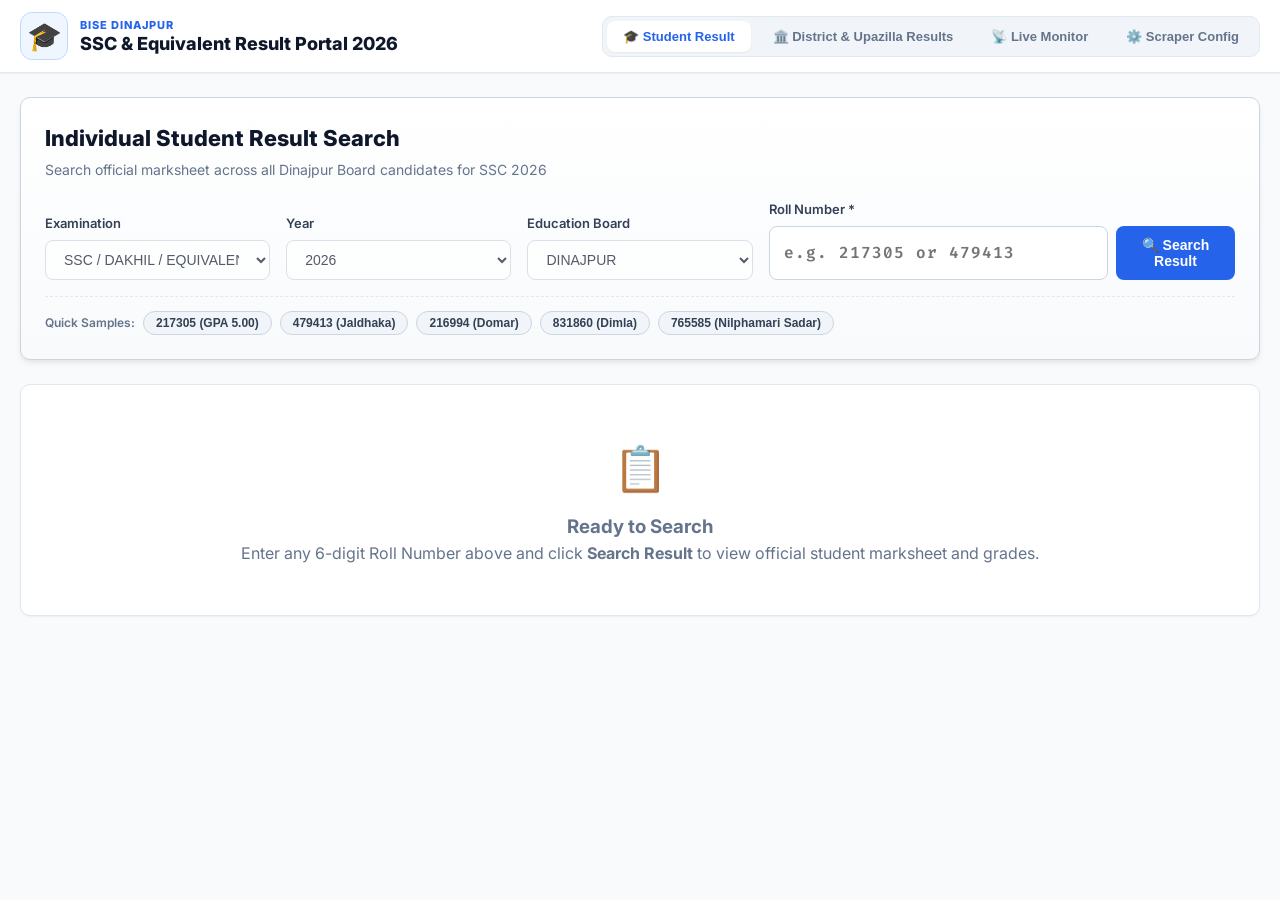
==== templates/index.html @ 35cbfa11 "Set Student Result search as default home screen and add District & Upazilla Explorer with Board Ana" ====
<!DOCTYPE html>
<html lang="en">
<head>
    <meta charset="UTF-8">
    <meta name="viewport" content="width=device-width, initial-scale=1.0">
    <title>Dinajpur Education Board — SSC Result Portal 2026</title>
    <link rel="stylesheet" href="/static/style.css">
    <link rel="preconnect" href="https://fonts.googleapis.com">
    <link rel="preconnect" href="https://fonts.gstatic.com" crossorigin>
    <link href="https://fonts.googleapis.com/css2?family=Fira+Code:wght@400;500;600&family=Inter:wght@400;500;600;700;800&display=swap" rel="stylesheet">
</head>
<body>
    <!-- Top Navigation -->
    <header class="navbar">
        <div class="container nav-content">
            <div class="brand">
                <div class="gov-seal">🎓</div>
                <div>
                    <div class="board-title">BISE DINAJPUR</div>
                    <h1 class="main-title">SSC & Equivalent Result Portal 2026</h1>
                </div>
            </div>
            
            <!-- Main Navigation Tabs -->
            <nav class="nav-tabs">
                <button class="nav-tab-btn active" data-tab="tab-student">
                    🎓 Student Result
                </button>
                <button class="nav-tab-btn" data-tab="tab-board">
                    🏛️ District & Upazilla Results
                </button>
                <button class="nav-tab-btn" data-tab="tab-monitor">
                    📡 Live Monitor
                </button>
                <button class="nav-tab-btn" data-tab="tab-scraper">
                    ⚙️ Scraper Config
                </button>
            </nav>
        </div>
    </header>

    <main class="container main-container">
        
        <!-- =================================================================== -->
        <!-- TAB 1: 🎓 STUDENT RESULT SEARCH (HOME SCREEN)                        -->
        <!-- =================================================================== -->
        <section id="tab-student" class="tab-view active">
            <!-- Search Hero Card -->
            <div class="card search-hero-card">
                <div class="hero-header">
                    <h2>Individual Student Result Search</h2>
                    <p>Search official marksheet across all Dinajpur Board candidates for SSC 2026</p>
                </div>

                <form id="student-search-form" class="search-form-grid" onsubmit="return false;">
                    <div class="form-group">
                        <label>Examination</label>
                        <select class="form-select" disabled>
                            <option selected>SSC / DAKHIL / EQUIVALENT</option>
                        </select>
                    </div>
                    <div class="form-group">
                        <label>Year</label>
                        <select class="form-select" disabled>
                            <option selected>2026</option>
                        </select>
                    </div>
                    <div class="form-group">
                        <label>Education Board</label>
                        <select class="form-select" disabled>
                            <option selected>DINAJPUR</option>
                        </select>
                    </div>
                    <div class="form-group flex-2">
                        <label for="student-roll-input">Roll Number <span class="required">*</span></label>
                        <div class="input-with-button">
                            <input type="text" id="student-roll-input" placeholder="e.g. 217305 or 479413" maxlength="10" autocomplete="off" required>
                            <button type="submit" id="btn-search-student" class="btn btn-primary">
                                <span class="btn-spinner hidden" id="student-spinner"></span>
                                🔍 Search Result
                            </button>
                        </div>
                    </div>
                </form>

                <!-- Quick Roll Samples -->
                <div class="sample-chips">
                    <span class="chips-label">Quick Samples:</span>
                    <button class="chip-btn" data-roll="217305">217305 (GPA 5.00)</button>
                    <button class="chip-btn" data-roll="479413">479413 (Jaldhaka)</button>
                    <button class="chip-btn" data-roll="216994">216994 (Domar)</button>
                    <button class="chip-btn" data-roll="831860">831860 (Dimla)</button>
                    <button class="chip-btn" data-roll="765585">765585 (Nilphamari Sadar)</button>
                </div>
            </div>

            <!-- Student Result Container -->
            <div id="student-result-container" class="mt-4">
                <!-- Placeholder / Initial State -->
                <div id="student-placeholder" class="card placeholder-card">
                    <div class="placeholder-icon">📋</div>
                    <h3>Ready to Search</h3>
                    <p>Enter any 6-digit Roll Number above and click <strong>Search Result</strong> to view official student marksheet and grades.</p>
                </div>

                <!-- Marksheet Result Card (Rendered dynamically) -->
                <div id="student-marksheet-card" class="marksheet-card hidden">
                    <div class="marksheet-header">
                        <div class="board-emblem">🏛️</div>
                        <div class="board-heading">
                            <h2>BOARD OF INTERMEDIATE AND SECONDARY EDUCATION, DINAJPUR</h2>
                            <h3>SECONDARY SCHOOL CERTIFICATE EXAMINATION, 2026</h3>
                            <div class="subheading">Official Academic Transcript & Marksheet</div>
                        </div>
                        <div class="marksheet-actions no-print">
                            <button class="btn btn-sm btn-outline" id="btn-print-marksheet">🖨️ Print Marksheet</button>
                        </div>
                    </div>

                    <!-- Meta Information Table -->
                    <div class="meta-table-wrapper">
                        <table class="marksheet-meta-table">
                            <tbody>
                                <tr>
                                    <td class="meta-label">Roll No</td>
                                    <td class="meta-value bold" id="ms-roll">--</td>
                                    <td class="meta-label">Group</td>
                                    <td class="meta-value" id="ms-group">--</td>
                                </tr>
                                <tr>
                                    <td class="meta-label">Student Name</td>
                                    <td class="meta-value bold primary" id="ms-name">--</td>
                                    <td class="meta-label">Type</td>
                                    <td class="meta-value">REGULAR</td>
                                </tr>
                                <tr>
                                    <td class="meta-label">Father's Name</td>
                                    <td class="meta-value" id="ms-father">--</td>
                                    <td class="meta-label">Board</td>
                                    <td class="meta-value">DINAJPUR</td>
                                </tr>
                                <tr>
                                    <td class="meta-label">Mother's Name</td>
                                    <td class="meta-value" id="ms-mother">--</td>
                                    <td class="meta-label">Session</td>
                                    <td class="meta-value">2024-2025</td>
                                </tr>
                                <tr>
                                    <td class="meta-label">Institute</td>
                                    <td class="meta-value" colspan="3" id="ms-institute">--</td>
                                </tr>
                                <tr class="result-highlight-row">
                                    <td class="meta-label">RESULT</td>
                                    <td class="meta-value" id="ms-result-badge">--</td>
                                    <td class="meta-label">Total Marks</td>
                                    <td class="meta-value bold" id="ms-total-marks">--</td>
                                </tr>
                            </tbody>
                        </table>
                    </div>

                    <!-- Subject Grades Table -->
                    <div class="grades-table-wrapper mt-3">
                        <h4 class="grades-heading">Subject-Wise Grade Details:</h4>
                        <table class="grades-table">
                            <thead>
                                <tr>
                                    <th style="width: 100px;">Subject Code</th>
                                    <th>Subject Name</th>
                                    <th style="width: 120px; text-align: center;">Letter Grade</th>
                                </tr>
                            </thead>
                            <tbody id="ms-grades-tbody">
                                <!-- Grade rows inserted here -->
                            </tbody>
                        </table>
                    </div>

                    <div class="marksheet-footer">
                        <span id="ms-source-info">⚡ Retrieved via High-Speed Dinajpur Engine</span>
                        <span>Official Examination Records</span>
                    </div>
                </div>

                <!-- Error Alert Box -->
                <div id="student-error-box" class="card error-card hidden">
                    <span class="error-icon">⚠️</span>
                    <div>
                        <strong id="student-error-title">Result Not Found</strong>
                        <p id="student-error-msg">Could not find any student records for the specified roll number.</p>
                    </div>
                </div>
            </div>
        </section>


        <!-- =================================================================== -->
        <!-- TAB 2: 🏛️ DISTRICT & UPAZILLA BOARD RESULT EXPLORER                 -->
        <!-- =================================================================== -->
        <section id="tab-board" class="tab-view hidden">
            <!-- Board-wide KPI Header -->
            <div class="stats-grid board-stats-grid">
                <div class="stat-card stat-primary">
                    <div class="stat-label">TOTAL STUDENTS SCRAPED</div>
                    <div class="stat-value" id="board-total-students">--</div>
                    <div class="stat-sub">Across All Districts</div>
                </div>
                <div class="stat-card stat-success">
                    <div class="stat-label">OVERALL PASS RATE</div>
                    <div class="stat-value" id="board-pass-rate">--%</div>
                    <div class="stat-sub" id="board-passed-sub">-- Passed</div>
                </div>
                <div class="stat-card stat-danger">
                    <div class="stat-label">FAILED CANDIDATES</div>
                    <div class="stat-value" id="board-failed-count">--</div>
                    <div class="stat-sub" id="board-failed-sub">-- Failed</div>
                </div>
                <div class="stat-card stat-warning">
                    <div class="stat-label">GPA 5.00 ACHIEVERS</div>
                    <div class="stat-value" id="board-gpa5-count">--</div>
                    <div class="stat-sub">Top Honors Candidates</div>
                </div>
            </div>

            <!-- Upazilla Selection & Controls Card -->
            <div class="card mt-3">
                <div class="explorer-controls-grid">
                    <div class="form-group">
                        <label for="select-district">District</label>
                        <select id="select-district" class="form-select">
                            <option value="">Loading districts...</option>
                        </select>
                    </div>
                    <div class="form-group">
                        <label for="select-upazilla">Upazilla</label>
                        <select id="select-upazilla" class="form-select" disabled>
                            <option value="">Select a district first</option>
                        </select>
                    </div>
                    <div class="form-group flex-2">
                        <label for="table-search-input">Filter Current Table</label>
                        <input type="text" id="table-search-input" placeholder="🔍 Search by Roll, Name, or School in this Upazilla...">
                    </div>
                    <div class="form-group">
                        <label for="filter-status-select">Result Status</label>
                        <select id="filter-status-select" class="form-select">
                            <option value="ALL">All Results</option>
                            <option value="PASSED">Passed (GPA)</option>
                            <option value="FAILED">Failed</option>
                            <option value="GPA5">GPA 5.00 Only</option>
                        </select>
                    </div>
                </div>

                <!-- Upazilla Metrics Summary Bar -->
                <div id="upazilla-summary-bar" class="upazilla-summary-bar mt-3 hidden">
                    <div class="summary-badge">
                        📍 <strong id="sum-upazilla-name">--</strong>, <span id="sum-district-name">--</span>
                    </div>
                    <div class="summary-badge">
                        👥 Students: <strong id="sum-total-count">0</strong>
                    </div>
                    <div class="summary-badge text-success">
                        ✅ Passed: <strong id="sum-passed-count">0</strong> (<span id="sum-pass-rate">0%</span>)
                    </div>
                    <div class="summary-badge text-danger">
                        ❌ Failed: <strong id="sum-failed-count">0</strong>
                    </div>
                    <div class="summary-badge text-warning">
                        🌟 GPA 5.00: <strong id="sum-gpa5-count">0</strong>
                    </div>
                    <div class="summary-badge">
                        🏫 Schools: <strong id="sum-schools-count">0</strong>
                    </div>
                    <div class="export-actions">
                        <button class="btn btn-sm btn-secondary" id="btn-download-upazilla-csv">📊 Export CSV</button>
                        <button class="btn btn-sm btn-outline" id="btn-download-upazilla-json">📥 JSON</button>
                    </div>
                </div>
            </div>

            <!-- Upazilla Students Data Table -->
            <div class="card mt-3">
                <div class="table-header-flex">
                    <h3>Student Roster (<span id="table-record-count">0</span> records)</h3>
                    <div class="table-pagination-controls">
                        <button class="btn btn-sm btn-outline" id="btn-prev-page" disabled>◀ Prev</button>
                        <span id="pagination-info" style="font-size: 13px; font-weight: 600;">Page 1 of 1</span>
                        <button class="btn btn-sm btn-outline" id="btn-next-page" disabled>Next ▶</button>
                    </div>
                </div>

                <div class="table-wrapper mt-2">
                    <table class="roster-table">
                        <thead>
                            <tr>
                                <th style="width: 50px;">#</th>
                                <th style="width: 90px;">Roll No</th>
                                <th>Student Name</th>
                                <th>Father's Name</th>
                                <th>Institute</th>
                                <th style="width: 100px;">Group</th>
                                <th style="width: 120px;">Result</th>
                                <th style="width: 80px;">Marks</th>
                                <th style="width: 90px; text-align: center;">Action</th>
                            </tr>
                        </thead>
                        <tbody id="upazilla-roster-tbody">
                            <tr>
                                <td colspan="9" class="text-center text-muted" style="padding: 40px;">
                                    Select a District and Upazilla above to load student records.
                                </td>
                            </tr>
                        </tbody>
                    </table>
                </div>
            </div>
        </section>


        <!-- =================================================================== -->
        <!-- TAB 3: 📡 LIVE SCRAMPER MONITOR                                     -->
        <!-- =================================================================== -->
        <section id="tab-monitor" class="tab-view hidden">
            <!-- Monitor Stats Grid -->
            <div class="stats-grid">
                <div class="stat-card">
                    <div class="stat-label">LIVE BATCH PROGRESS</div>
                    <div class="stat-value" id="mon-stat-count">0 / 0</div>
                    <div class="stat-sub" id="mon-stat-percent">0% Completed</div>
                </div>
                <div class="stat-card stat-success">
                    <div class="stat-label">SUCCESSFUL HARVEST</div>
                    <div class="stat-value" id="mon-stat-success">0</div>
                    <div class="stat-sub">100% Delivery Rate</div>
                </div>
                <div class="stat-card stat-info">
                    <div class="stat-label">LATEST SCRAPED ROLL</div>
                    <div class="stat-value" id="mon-stat-latest-roll">--</div>
                    <div class="stat-sub" id="mon-stat-latest-name">Waiting for stream...</div>
                </div>
                <div class="stat-card stat-warning">
                    <div class="stat-label">ACTIVE PROXY POOL</div>
                    <div class="stat-value">50+ Nodes</div>
                    <div class="stat-sub" id="mon-sync-time">Live Sync Active</div>
                </div>
            </div>

            <!-- Progress Bar Section -->
            <div class="card mt-3">
                <div class="progress-header">
                    <span class="progress-title">⚡ Real-Time Scraping Progress</span>
                    <span class="progress-stats" id="mon-progress-percent-label">0%</span>
                </div>
                <div class="progress-track mt-1">
                    <div class="progress-glow" id="mon-progress-bar-fill" style="width: 0%;"></div>
                </div>
                <div class="progress-footer mt-1">
                    <span id="mon-status-msg">🚀 Engine running with auto-recovery and 50+ rotating proxies...</span>
                    <span id="mon-remaining-text">-- remaining</span>
                </div>
            </div>

            <!-- Live Stream Table -->
            <div class="card mt-3">
                <div class="table-header-flex">
                    <h3>🔴 Live Record Stream (<span id="mon-stream-count">0</span>)</h3>
                    <button id="btn-toggle-monitor-stream" class="btn btn-sm btn-primary">🔴 Live Syncing</button>
                </div>
                <div class="table-wrapper mt-2">
                    <table class="roster-table">
                        <thead>
                            <tr>
                                <th style="width: 50px;">#</th>
                                <th style="width: 90px;">Roll</th>
                                <th>Student Name</th>
                                <th>Father's Name</th>
                                <th>Institute</th>
                                <th style="width: 120px;">Result</th>
                                <th style="width: 80px;">Marks</th>
                            </tr>
                        </thead>
                        <tbody id="mon-stream-tbody">
                            <tr>
                                <td colspan="7" class="text-center text-muted" style="padding: 30px;">
                                    Listening for live student records...
                                </td>
                            </tr>
                        </tbody>
                    </table>
                </div>
            </div>
        </section>


        <!-- =================================================================== -->
        <!-- TAB 4: ⚙️ SCRAPER CONFIG & CUSTOM FORM SCRAPING                     -->
        <!-- =================================================================== -->
        <section id="tab-scraper" class="tab-view hidden">
            <div class="main-layout">
                <!-- Configuration Column -->
                <div class="card config-card">
                    <div class="mode-switcher">
                        <button type="button" class="mode-btn active" id="mode-single">🎯 Single Record</button>
                        <button type="button" class="mode-btn" id="mode-batch">🚀 Batch / Multi-Record List</button>
                    </div>

                    <div class="form-group mt-3">
                        <label for="target-url">Target URL <span class="required">*</span></label>
                        <input type="url" id="target-url" value="https://results.dinajpurboard.gov.bd" required>
                    </div>

                    <div id="single-mode-section">
                        <div class="form-group">
                            <div class="section-header">
                                <label>Form Input Fields</label>
                                <button type="button" class="btn-link" id="btn-add-field">+ Add Field</button>
                            </div>
                            <div class="inputs-container" id="inputs-container"></div>
                        </div>
                    </div>

                    <div id="batch-mode-section" class="hidden">
                        <div class="form-group">
                            <label for="batch-text-list">Record List (Rolls or JSON):</label>
                            <textarea id="batch-text-list" rows="5" placeholder="Paste roll numbers or JSON array..."></textarea>
                        </div>
                    </div>

                    <button type="button" class="btn btn-primary btn-block mt-3" id="btn-proceed">
                        <span class="btn-spinner hidden" id="spinner"></span>
                        <span id="btn-proceed-text">🚀 Execute Form Scrape</span>
                    </button>
                </div>

                <!-- Results Column -->
                <div class="card results-card">
                    <div class="results-header">
                        <h3 id="results-title">📊 JSON Output</h3>
                        <button class="btn btn-sm btn-secondary" id="btn-copy-json" disabled>📋 Copy JSON</button>
                    </div>
                    <div class="code-container mt-2">
                        <pre><code id="json-output">// Scraped JSON output will appear here...</code></pre>
                    </div>
                </div>
            </div>
        </section>

    </main>

    <!-- Student Marksheet Modal Popup -->
    <div id="marksheet-modal" class="modal-overlay hidden">
        <div class="modal-card">
            <button class="modal-close-btn" id="btn-close-modal">&times;</button>
            <div id="modal-marksheet-content">
                <!-- Marksheet clone inserted here -->
            </div>
        </div>
    </div>

    <script src="/static/app.js"></script>
</body>
</html>
---- static/style.css ----
:root {
    --primary: #2563eb;
    --primary-hover: #1d4ed8;
    --primary-light: #eff6ff;
    --success: #16a34a;
    --success-bg: #dcfce7;
    --danger: #dc2626;
    --danger-bg: #fee2e2;
    --warning: #d97706;
    --warning-bg: #fef3c7;
    --neutral: #475569;
    --neutral-bg: #f1f5f9;
    --bg-body: #f8fafc;
    --card-bg: #ffffff;
    --border: #e2e8f0;
    --text-main: #0f172a;
    --text-muted: #64748b;
    --radius: 10px;
    --shadow-sm: 0 1px 2px 0 rgba(0, 0, 0, 0.05);
    --shadow: 0 4px 6px -1px rgba(0, 0, 0, 0.07), 0 2px 4px -1px rgba(0, 0, 0, 0.04);
    --shadow-lg: 0 10px 25px -5px rgba(0, 0, 0, 0.1), 0 8px 10px -6px rgba(0, 0, 0, 0.05);
}

* {
    box-sizing: border-box;
    margin: 0;
    padding: 0;
}

body {
    font-family: 'Inter', -apple-system, BlinkMacSystemFont, 'Segoe UI', Roboto, sans-serif;
    background-color: var(--bg-body);
    color: var(--text-main);
    line-height: 1.5;
    min-height: 100vh;
}

.container {
    max-width: 1360px;
    margin: 0 auto;
    padding: 0 20px;
}

/* Navbar */
.navbar {
    background-color: #ffffff;
    border-bottom: 1px solid var(--border);
    padding: 12px 0;
    box-shadow: var(--shadow-sm);
    position: sticky;
    top: 0;
    z-index: 100;
}

.nav-content {
    display: flex;
    justify-content: space-between;
    align-items: center;
    gap: 20px;
    flex-wrap: wrap;
}

.brand {
    display: flex;
    align-items: center;
    gap: 12px;
}

.gov-seal {
    font-size: 28px;
    background: #eff6ff;
    width: 48px;
    height: 48px;
    display: flex;
    align-items: center;
    justify-content: center;
    border-radius: 12px;
    border: 1px solid #bfdbfe;
}

.board-title {
    font-size: 11px;
    font-weight: 800;
    color: var(--primary);
    letter-spacing: 1px;
    text-transform: uppercase;
}

.main-title {
    font-size: 18px;
    font-weight: 800;
    color: var(--text-main);
    line-height: 1.2;
}

/* Nav Tabs */
.nav-tabs {
    display: flex;
    gap: 6px;
    background: #f1f5f9;
    padding: 4px;
    border-radius: var(--radius);
    border: 1px solid #e2e8f0;
}

.nav-tab-btn {
    background: transparent;
    border: none;
    padding: 8px 16px;
    border-radius: 8px;
    font-size: 13px;
    font-weight: 600;
    color: var(--text-muted);
    cursor: pointer;
    transition: all 0.2s ease;
    display: flex;
    align-items: center;
    gap: 6px;
}

.nav-tab-btn:hover {
    color: var(--text-main);
}

.nav-tab-btn.active {
    background: #ffffff;
    color: var(--primary);
    box-shadow: var(--shadow-sm);
    font-weight: 700;
}

.main-container {
    padding-top: 24px;
    padding-bottom: 60px;
}

.tab-view {
    display: none;
}

.tab-view.active {
    display: block;
    animation: fadeIn 0.25s ease-out;
}

@keyframes fadeIn {
    from { opacity: 0; transform: translateY(6px); }
    to { opacity: 1; transform: translateY(0); }
}

/* Cards */
.card {
    background: #ffffff;
    border: 1px solid var(--border);
    border-radius: var(--radius);
    padding: 24px;
    box-shadow: var(--shadow-sm);
}

/* Search Hero */
.search-hero-card {
    background: linear-gradient(180deg, #ffffff 0%, #f8fafc 100%);
    border: 1px solid #cbd5e1;
    box-shadow: var(--shadow);
}

.hero-header {
    margin-bottom: 20px;
}

.hero-header h2 {
    font-size: 22px;
    font-weight: 800;
    color: #0f172a;
}

.hero-header p {
    font-size: 14px;
    color: var(--text-muted);
    margin-top: 4px;
}

.search-form-grid {
    display: grid;
    grid-template-columns: repeat(auto-fit, minmax(180px, 1fr));
    gap: 16px;
    align-items: flex-end;
}

.form-group {
    display: flex;
    flex-direction: column;
    gap: 6px;
}

.form-group.flex-2 {
    grid-column: span 2;
}

@media (max-width: 768px) {
    .form-group.flex-2 {
        grid-column: span 1;
    }
}

.form-group label {
    font-size: 13px;
    font-weight: 600;
    color: #334155;
}

.form-select, input[type="text"], input[type="url"], input[type="number"], textarea {
    width: 100%;
    padding: 10px 14px;
    border: 1.5px solid #cbd5e1;
    border-radius: 8px;
    font-size: 14px;
    color: #0f172a;
    background: #ffffff;
    transition: border-color 0.15s ease, box-shadow 0.15s ease;
}

.form-select:focus, input:focus, textarea:focus {
    outline: none;
    border-color: var(--primary);
    box-shadow: 0 0 0 3px rgba(37, 99, 235, 0.12);
}

.input-with-button {
    display: flex;
    gap: 8px;
}

.input-with-button input {
    font-family: 'Fira Code', monospace;
    font-size: 16px;
    font-weight: 600;
    letter-spacing: 1px;
}

/* Sample Chips */
.sample-chips {
    display: flex;
    align-items: center;
    gap: 8px;
    margin-top: 16px;
    flex-wrap: wrap;
    padding-top: 14px;
    border-top: 1px dashed #e2e8f0;
}

.chips-label {
    font-size: 12px;
    font-weight: 600;
    color: var(--text-muted);
}

.chip-btn {
    background: #f1f5f9;
    border: 1px solid #cbd5e1;
    border-radius: 20px;
    padding: 4px 12px;
    font-size: 12px;
    font-weight: 600;
    color: #334155;
    cursor: pointer;
    transition: all 0.15s ease;
}

.chip-btn:hover {
    background: var(--primary-light);
    border-color: #93c5fd;
    color: var(--primary);
}

/* Buttons */
.btn {
    display: inline-flex;
    align-items: center;
    justify-content: center;
    gap: 6px;
    padding: 10px 18px;
    border-radius: 8px;
    font-size: 14px;
    font-weight: 600;
    cursor: pointer;
    transition: all 0.15s ease;
    border: 1px solid transparent;
    text-decoration: none;
}

.btn-primary {
    background-color: var(--primary);
    color: #ffffff;
}

.btn-primary:hover {
    background-color: var(--primary-hover);
}

.btn-secondary {
    background-color: #f1f5f9;
    color: #334155;
    border-color: #cbd5e1;
}

.btn-secondary:hover {
    background-color: #e2e8f0;
}

.btn-outline {
    background: transparent;
    border-color: #cbd5e1;
    color: #334155;
}

.btn-outline:hover {
    background: #f8fafc;
    border-color: #94a3b8;
}

.btn-sm {
    padding: 6px 12px;
    font-size: 12px;
}

.btn-block {
    width: 100%;
}

/* Marksheet Card */
.marksheet-card {
    background: #ffffff;
    border: 2px solid #0f172a;
    border-radius: var(--radius);
    padding: 30px;
    box-shadow: var(--shadow-lg);
    position: relative;
    max-width: 900px;
    margin: 0 auto;
}

.marksheet-header {
    display: flex;
    align-items: center;
    gap: 16px;
    border-bottom: 2px solid #0f172a;
    padding-bottom: 16px;
    margin-bottom: 20px;
}

.board-emblem {
    font-size: 36px;
}

.board-heading {
    flex: 1;
    text-align: center;
}

.board-heading h2 {
    font-size: 17px;
    font-weight: 800;
    color: #0f172a;
    letter-spacing: 0.5px;
}

.board-heading h3 {
    font-size: 14px;
    font-weight: 700;
    color: #334155;
    margin-top: 2px;
}

.board-heading .subheading {
    font-size: 12px;
    font-weight: 600;
    color: var(--primary);
    text-transform: uppercase;
    letter-spacing: 1px;
    margin-top: 4px;
}

/* Meta Table */
.marksheet-meta-table {
    width: 100%;
    border-collapse: collapse;
    font-size: 13px;
}

.marksheet-meta-table td {
    border: 1px solid #cbd5e1;
    padding: 8px 12px;
}

.meta-label {
    background: #f8fafc;
    font-weight: 600;
    color: #475569;
    width: 15%;
}

.meta-value {
    color: #0f172a;
    width: 35%;
}

.meta-value.bold {
    font-weight: 700;
}

.meta-value.primary {
    color: var(--primary);
}

.result-highlight-row {
    background: #f0fdf4;
}

.badge-passed {
    display: inline-block;
    background: #16a34a;
    color: #ffffff;
    font-weight: 800;
    padding: 4px 10px;
    border-radius: 6px;
    font-size: 13px;
}

.badge-failed {
    display: inline-block;
    background: #dc2626;
    color: #ffffff;
    font-weight: 800;
    padding: 4px 10px;
    border-radius: 6px;
    font-size: 13px;
}

/* Grades Table */
.grades-heading {
    font-size: 14px;
    font-weight: 700;
    color: #0f172a;
    margin-bottom: 8px;
}

.grades-table {
    width: 100%;
    border-collapse: collapse;
    font-size: 13px;
}

.grades-table th, .grades-table td {
    border: 1px solid #cbd5e1;
    padding: 8px 12px;
}

.grades-table th {
    background: #f1f5f9;
    font-weight: 700;
    color: #334155;
}

.grades-table tr:nth-child(even) {
    background: #f8fafc;
}

.grade-val {
    font-weight: 800;
    font-family: 'Fira Code', monospace;
    text-align: center;
    color: var(--primary);
}

.marksheet-footer {
    display: flex;
    justify-content: space-between;
    font-size: 11px;
    color: var(--text-muted);
    margin-top: 20px;
    padding-top: 12px;
    border-top: 1px dashed #cbd5e1;
}

/* Placeholder & Error */
.placeholder-card {
    text-align: center;
    padding: 50px 20px;
    color: var(--text-muted);
}

.placeholder-icon {
    font-size: 44px;
    margin-bottom: 12px;
}

.error-card {
    display: flex;
    align-items: center;
    gap: 16px;
    background: #fef2f2;
    border-color: #fecaca;
    color: #991b1b;
}

.error-icon {
    font-size: 32px;
}

/* Stats Grid */
.stats-grid {
    display: grid;
    grid-template-columns: repeat(auto-fit, minmax(220px, 1fr));
    gap: 16px;
}

.stat-card {
    background: #ffffff;
    border: 1px solid var(--border);
    border-radius: var(--radius);
    padding: 20px;
    box-shadow: var(--shadow-sm);
}

.stat-label {
    font-size: 11px;
    font-weight: 700;
    color: var(--text-muted);
    letter-spacing: 0.5px;
    text-transform: uppercase;
}

.stat-value {
    font-size: 26px;
    font-weight: 800;
    color: #0f172a;
    margin-top: 4px;
}

.stat-sub {
    font-size: 12px;
    color: var(--text-muted);
    margin-top: 2px;
}

.stat-primary .stat-value { color: var(--primary); }
.stat-success .stat-value { color: var(--success); }
.stat-danger .stat-value { color: var(--danger); }
.stat-warning .stat-value { color: var(--warning); }

/* Explorer Controls */
.explorer-controls-grid {
    display: grid;
    grid-template-columns: repeat(auto-fit, minmax(200px, 1fr));
    gap: 16px;
}

.upazilla-summary-bar {
    display: flex;
    align-items: center;
    gap: 12px;
    background: #f8fafc;
    border: 1px solid #e2e8f0;
    border-radius: 8px;
    padding: 12px 16px;
    flex-wrap: wrap;
}

.summary-badge {
    font-size: 13px;
    color: #334155;
}

.export-actions {
    margin-left: auto;
    display: flex;
    gap: 8px;
}

/* Tables */
.table-wrapper {
    overflow-x: auto;
}

.roster-table {
    width: 100%;
    border-collapse: collapse;
    font-size: 13px;
}

.roster-table th, .roster-table td {
    border: 1px solid var(--border);
    padding: 10px 12px;
    text-align: left;
}

.roster-table th {
    background: #f1f5f9;
    font-weight: 700;
    color: #334155;
    white-space: nowrap;
}

.roster-table tr:hover {
    background: #f8fafc;
    cursor: pointer;
}

.table-header-flex {
    display: flex;
    justify-content: space-between;
    align-items: center;
    flex-wrap: wrap;
    gap: 12px;
}

.table-pagination-controls {
    display: flex;
    align-items: center;
    gap: 8px;
}

/* Modal Popup */
.modal-overlay {
    position: fixed;
    top: 0;
    left: 0;
    width: 100%;
    height: 100%;
    background: rgba(15, 23, 42, 0.7);
    display: flex;
    align-items: center;
    justify-content: center;
    z-index: 1000;
    padding: 20px;
    backdrop-filter: blur(4px);
}

.modal-card {
    background: #ffffff;
    border-radius: 12px;
    max-width: 920px;
    width: 100%;
    max-height: 90vh;
    overflow-y: auto;
    position: relative;
    padding: 24px;
    box-shadow: 0 25px 50px -12px rgba(0, 0, 0, 0.25);
}

.modal-close-btn {
    position: absolute;
    top: 14px;
    right: 18px;
    font-size: 24px;
    background: none;
    border: none;
    color: #64748b;
    cursor: pointer;
}

.modal-close-btn:hover {
    color: #0f172a;
}

/* Utilities */
.hidden { display: none !important; }
.mt-1 { margin-top: 4px; }
.mt-2 { margin-top: 8px; }
.mt-3 { margin-top: 16px; }
.mt-4 { margin-top: 24px; }
.text-center { text-align: center; }
.text-success { color: var(--success) !important; }
.text-danger { color: var(--danger) !important; }
.text-warning { color: var(--warning) !important; }
.text-muted { color: var(--text-muted) !important; }

/* Progress Glow */
.progress-track {
    background: #e2e8f0;
    height: 12px;
    border-radius: 6px;
    overflow: hidden;
}

.progress-glow {
    background: linear-gradient(90deg, #2563eb, #38bdf8);
    height: 100%;
    border-radius: 6px;
    transition: width 0.3s ease;
}

.progress-header, .progress-footer {
    display: flex;
    justify-content: space-between;
    font-size: 13px;
    font-weight: 600;
}

/* Spinner */
.btn-spinner {
    display: inline-block;
    width: 14px;
    height: 14px;
    border: 2px solid rgba(255, 255, 255, 0.3);
    border-radius: 50%;
    border-top-color: #ffffff;
    animation: spin 0.6s linear infinite;
}

@keyframes spin {
    to { transform: rotate(360deg); }
}

/* Print Styles */
@media print {
    body { background: #ffffff; }
    .navbar, .search-hero-card, .no-print, .nav-tabs { display: none !important; }
    .marksheet-card { border: 2px solid #000000; box-shadow: none; max-width: 100%; padding: 0; }
    .main-container { padding: 0; }
}
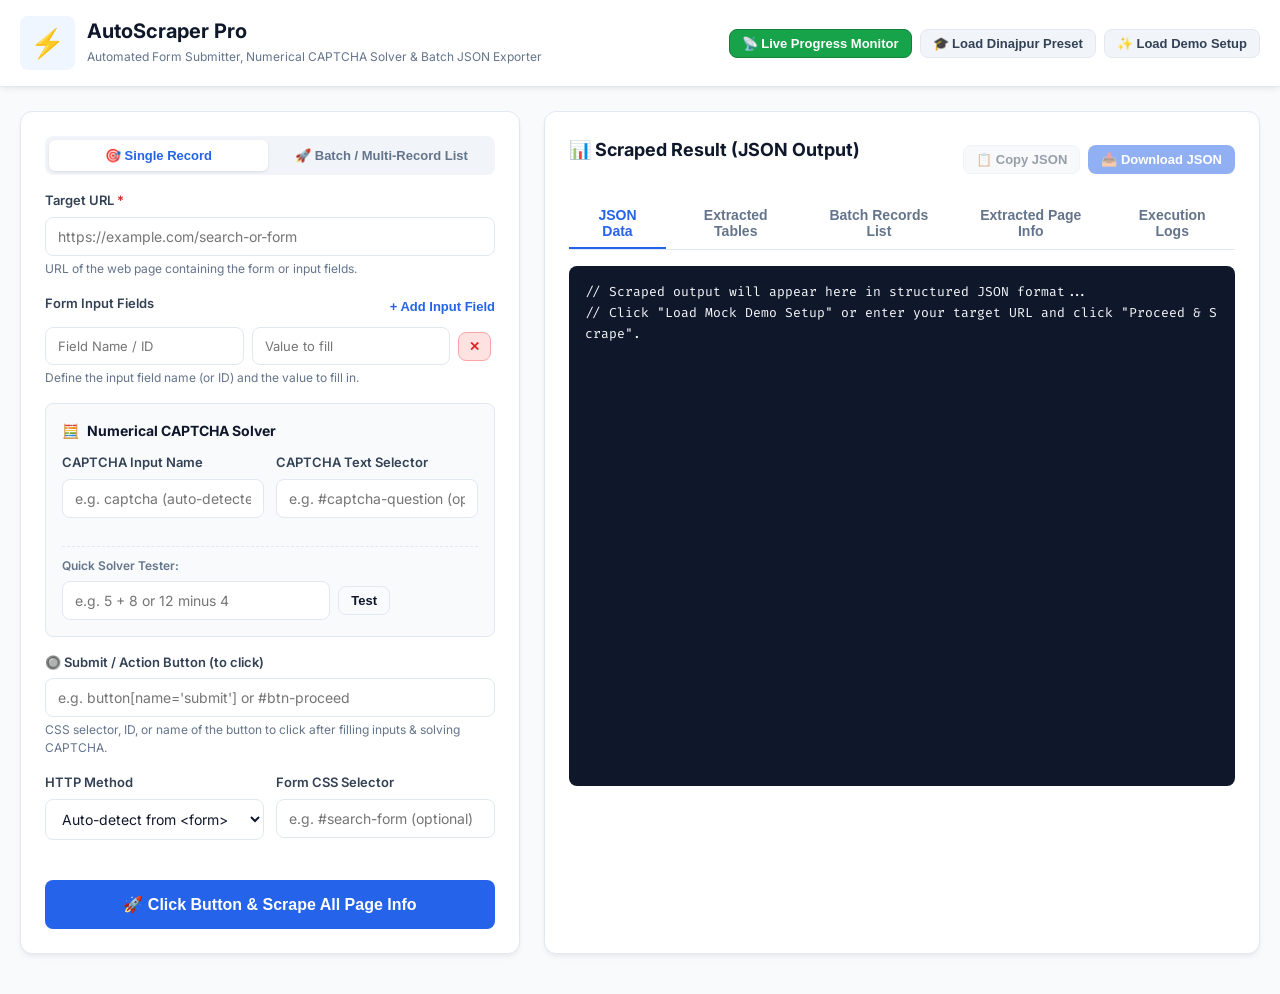
==== commit f5ebb668: "Remove cloud_run and GitHub Actions cloud matrix files" ====
--- a/templates/index.html
+++ b/templates/index.html
@@ -3,460 +3,255 @@
 <head>
     <meta charset="UTF-8">
     <meta name="viewport" content="width=device-width, initial-scale=1.0">
-    <title>Dinajpur Education Board — SSC Result Portal 2026</title>
+    <title>Auto Scraper & Numerical CAPTCHA Solver</title>
     <link rel="stylesheet" href="/static/style.css">
     <link rel="preconnect" href="https://fonts.googleapis.com">
     <link rel="preconnect" href="https://fonts.gstatic.com" crossorigin>
-    <link href="https://fonts.googleapis.com/css2?family=Fira+Code:wght@400;500;600&family=Inter:wght@400;500;600;700;800&display=swap" rel="stylesheet">
+    <link href="https://fonts.googleapis.com/css2?family=Fira+Code:wght@400;500;600&family=Inter:wght@400;500;600;700&display=swap" rel="stylesheet">
 </head>
 <body>
-    <!-- Top Navigation -->
     <header class="navbar">
         <div class="container nav-content">
             <div class="brand">
-                <div class="gov-seal">🎓</div>
+                <span class="brand-icon">⚡</span>
                 <div>
-                    <div class="board-title">BISE DINAJPUR</div>
-                    <h1 class="main-title">SSC & Equivalent Result Portal 2026</h1>
-                </div>
-            </div>
-            
-            <!-- Main Navigation Tabs -->
-            <nav class="nav-tabs">
-                <button class="nav-tab-btn active" data-tab="tab-student">
-                    🎓 Student Result
-                </button>
-                <button class="nav-tab-btn" data-tab="tab-board">
-                    🏛️ District & Upazilla Results
-                </button>
-                <button class="nav-tab-btn" data-tab="tab-monitor">
-                    📡 Live Monitor
-                </button>
-                <button class="nav-tab-btn" data-tab="tab-scraper">
-                    ⚙️ Scraper Config
-                </button>
-            </nav>
+                    <h1>AutoScraper Pro</h1>
+                    <span class="subtitle">Automated Form Submitter, Numerical CAPTCHA Solver & Batch JSON Exporter</span>
+                </div>
+            </div>
+            <div class="nav-actions" style="display: flex; gap: 8px;">
+                <button class="btn btn-primary btn-sm" id="btn-live-monitor" style="background: #16a34a; border-color: #15803d; font-weight: bold;">
+                    📡 Live Progress Monitor
+                </button>
+                <button class="btn btn-secondary btn-sm" id="btn-load-dinajpur">
+                    🎓 Load Dinajpur Preset
+                </button>
+                <button class="btn btn-secondary btn-sm" id="btn-load-demo">
+                    ✨ Load Demo Setup
+                </button>
+            </div>
         </div>
     </header>
 
-    <main class="container main-container">
-        
-        <!-- =================================================================== -->
-        <!-- TAB 1: 🎓 STUDENT RESULT SEARCH (HOME SCREEN)                        -->
-        <!-- =================================================================== -->
-        <section id="tab-student" class="tab-view active">
-            <!-- Search Hero Card -->
-            <div class="card search-hero-card">
-                <div class="hero-header">
-                    <h2>Individual Student Result Search</h2>
-                    <p>Search official marksheet across all Dinajpur Board candidates for SSC 2026</p>
-                </div>
-
-                <form id="student-search-form" class="search-form-grid" onsubmit="return false;">
+    <main class="container main-layout">
+        <!-- Configuration Column -->
+        <section class="card config-card">
+            <div class="mode-switcher">
+                <button type="button" class="mode-btn active" id="mode-single">🎯 Single Record</button>
+                <button type="button" class="mode-btn" id="mode-batch">🚀 Batch / Multi-Record List</button>
+            </div>
+
+            <!-- Target URL -->
+            <div class="form-group mt-3">
+                <label for="target-url">Target URL <span class="required">*</span></label>
+                <input type="url" id="target-url" placeholder="https://example.com/search-or-form" required>
+                <span class="help-text">URL of the web page containing the form or input fields.</span>
+            </div>
+
+            <!-- ================= SINGLE MODE SECTION ================= -->
+            <div id="single-mode-section">
+                <div class="form-group">
+                    <div class="section-header">
+                        <label>Form Input Fields</label>
+                        <button type="button" class="btn-link" id="btn-add-field">+ Add Input Field</button>
+                    </div>
+                    <div class="inputs-container" id="inputs-container">
+                        <!-- Dynamic field rows inserted here -->
+                    </div>
+                    <span class="help-text">Define the input field name (or ID) and the value to fill in.</span>
+                </div>
+            </div>
+
+            <!-- ================= BATCH MODE SECTION ================= -->
+            <div id="batch-mode-section" class="hidden">
+                <div class="batch-box">
+                    <div class="batch-header">
+                        <span class="icon">📋</span>
+                        <strong>Batch Record List</strong>
+                    </div>
+
+                    <!-- File Upload Option -->
+                    <div class="file-upload-row" style="display: flex; align-items: center; justify-content: space-between; margin-bottom: 14px; padding: 10px 14px; background: #f0fdf4; border: 1px dashed #22c55e; border-radius: 6px;">
+                        <div>
+                            <strong style="font-size: 13px; color: #15803d;">📂 Upload your JSON or CSV file:</strong>
+                            <div id="file-upload-status" style="font-size: 12px; color: #16a34a; margin-top: 2px;">Load your file containing all student values</div>
+                        </div>
+                        <label class="btn btn-sm btn-primary" style="cursor: pointer; margin: 0;">
+                            📁 Browse File
+                            <input type="file" id="batch-file-input" accept=".json,.csv,.txt" style="display: none;">
+                        </label>
+                    </div>
+
+                    <!-- Range Generator Accordion -->
+                    <div class="range-generator">
+                        <span class="range-title">⚡ Or Generate a Number Range:</span>
+                        <div class="form-row">
+                            <div class="form-group flex-1">
+                                <label for="range-field-name">Field Name</label>
+                                <input type="text" id="range-field-name" value="roll_no" placeholder="e.g. roll_no">
+                            </div>
+                            <div class="form-group flex-1">
+                                <label for="range-start">Start No.</label>
+                                <input type="number" id="range-start" placeholder="e.g. 108420">
+                            </div>
+                            <div class="form-group flex-1">
+                                <label for="range-end">End No.</label>
+                                <input type="number" id="range-end" placeholder="e.g. 108425">
+                            </div>
+                        </div>
+                        <button type="button" class="btn btn-sm btn-outline" id="btn-generate-range" style="margin-bottom: 4px;">
+                            + Generate Range to List
+                        </button>
+                    </div>
+
                     <div class="form-group">
-                        <label>Examination</label>
-                        <select class="form-select" disabled>
-                            <option selected>SSC / DAKHIL / EQUIVALENT</option>
-                        </select>
-                    </div>
-                    <div class="form-group">
-                        <label>Year</label>
-                        <select class="form-select" disabled>
-                            <option selected>2026</option>
-                        </select>
-                    </div>
-                    <div class="form-group">
-                        <label>Education Board</label>
-                        <select class="form-select" disabled>
-                            <option selected>DINAJPUR</option>
-                        </select>
-                    </div>
-                    <div class="form-group flex-2">
-                        <label for="student-roll-input">Roll Number <span class="required">*</span></label>
-                        <div class="input-with-button">
-                            <input type="text" id="student-roll-input" placeholder="e.g. 217305 or 479413" maxlength="10" autocomplete="off" required>
-                            <button type="submit" id="btn-search-student" class="btn btn-primary">
-                                <span class="btn-spinner hidden" id="student-spinner"></span>
-                                🔍 Search Result
-                            </button>
+                        <label for="batch-text-list">Record List (Raw JSON Array, CSV, or Roll Numbers):</label>
+                        <textarea id="batch-text-list" rows="6" placeholder="Paste your JSON array or Roll numbers here...&#10;&#10;Example JSON:&#10;[&#10;  {&quot;roll_no&quot;: &quot;108420&quot;},&#10;  {&quot;roll_no&quot;: &quot;108421&quot;}&#10;]&#10;&#10;Or simple array: [108420, 108421, 108422]&#10;Or plain lines:&#10;108420&#10;108421&#10;108422"></textarea>
+                        <span class="help-text">Supports JSON array of rolls <code>[108420, 108421]</code>, JSON objects <code>[{"roll_no": "..."}]</code>, or plain lines.</span>
+                    </div>
+
+                    <div class="form-row">
+                        <div class="form-group flex-1">
+                            <label for="batch-delay">Delay between requests (seconds)</label>
+                            <input type="number" id="batch-delay" value="1.0" min="0.1" step="0.5">
+                            <span class="help-text">Recommended 1.0s to avoid rate limiting.</span>
                         </div>
                     </div>
-                </form>
-
-                <!-- Quick Roll Samples -->
-                <div class="sample-chips">
-                    <span class="chips-label">Quick Samples:</span>
-                    <button class="chip-btn" data-roll="217305">217305 (GPA 5.00)</button>
-                    <button class="chip-btn" data-roll="479413">479413 (Jaldhaka)</button>
-                    <button class="chip-btn" data-roll="216994">216994 (Domar)</button>
-                    <button class="chip-btn" data-roll="831860">831860 (Dimla)</button>
-                    <button class="chip-btn" data-roll="765585">765585 (Nilphamari Sadar)</button>
-                </div>
-            </div>
-
-            <!-- Student Result Container -->
-            <div id="student-result-container" class="mt-4">
-                <!-- Placeholder / Initial State -->
-                <div id="student-placeholder" class="card placeholder-card">
-                    <div class="placeholder-icon">📋</div>
-                    <h3>Ready to Search</h3>
-                    <p>Enter any 6-digit Roll Number above and click <strong>Search Result</strong> to view official student marksheet and grades.</p>
-                </div>
-
-                <!-- Marksheet Result Card (Rendered dynamically) -->
-                <div id="student-marksheet-card" class="marksheet-card hidden">
-                    <div class="marksheet-header">
-                        <div class="board-emblem">🏛️</div>
-                        <div class="board-heading">
-                            <h2>BOARD OF INTERMEDIATE AND SECONDARY EDUCATION, DINAJPUR</h2>
-                            <h3>SECONDARY SCHOOL CERTIFICATE EXAMINATION, 2026</h3>
-                            <div class="subheading">Official Academic Transcript & Marksheet</div>
-                        </div>
-                        <div class="marksheet-actions no-print">
-                            <button class="btn btn-sm btn-outline" id="btn-print-marksheet">🖨️ Print Marksheet</button>
-                        </div>
-                    </div>
-
-                    <!-- Meta Information Table -->
-                    <div class="meta-table-wrapper">
-                        <table class="marksheet-meta-table">
-                            <tbody>
-                                <tr>
-                                    <td class="meta-label">Roll No</td>
-                                    <td class="meta-value bold" id="ms-roll">--</td>
-                                    <td class="meta-label">Group</td>
-                                    <td class="meta-value" id="ms-group">--</td>
-                                </tr>
-                                <tr>
-                                    <td class="meta-label">Student Name</td>
-                                    <td class="meta-value bold primary" id="ms-name">--</td>
-                                    <td class="meta-label">Type</td>
-                                    <td class="meta-value">REGULAR</td>
-                                </tr>
-                                <tr>
-                                    <td class="meta-label">Father's Name</td>
-                                    <td class="meta-value" id="ms-father">--</td>
-                                    <td class="meta-label">Board</td>
-                                    <td class="meta-value">DINAJPUR</td>
-                                </tr>
-                                <tr>
-                                    <td class="meta-label">Mother's Name</td>
-                                    <td class="meta-value" id="ms-mother">--</td>
-                                    <td class="meta-label">Session</td>
-                                    <td class="meta-value">2024-2025</td>
-                                </tr>
-                                <tr>
-                                    <td class="meta-label">Institute</td>
-                                    <td class="meta-value" colspan="3" id="ms-institute">--</td>
-                                </tr>
-                                <tr class="result-highlight-row">
-                                    <td class="meta-label">RESULT</td>
-                                    <td class="meta-value" id="ms-result-badge">--</td>
-                                    <td class="meta-label">Total Marks</td>
-                                    <td class="meta-value bold" id="ms-total-marks">--</td>
-                                </tr>
-                            </tbody>
-                        </table>
-                    </div>
-
-                    <!-- Subject Grades Table -->
-                    <div class="grades-table-wrapper mt-3">
-                        <h4 class="grades-heading">Subject-Wise Grade Details:</h4>
-                        <table class="grades-table">
-                            <thead>
-                                <tr>
-                                    <th style="width: 100px;">Subject Code</th>
-                                    <th>Subject Name</th>
-                                    <th style="width: 120px; text-align: center;">Letter Grade</th>
-                                </tr>
-                            </thead>
-                            <tbody id="ms-grades-tbody">
-                                <!-- Grade rows inserted here -->
-                            </tbody>
-                        </table>
-                    </div>
-
-                    <div class="marksheet-footer">
-                        <span id="ms-source-info">⚡ Retrieved via High-Speed Dinajpur Engine</span>
-                        <span>Official Examination Records</span>
-                    </div>
-                </div>
-
-                <!-- Error Alert Box -->
-                <div id="student-error-box" class="card error-card hidden">
-                    <span class="error-icon">⚠️</span>
-                    <div>
-                        <strong id="student-error-title">Result Not Found</strong>
-                        <p id="student-error-msg">Could not find any student records for the specified roll number.</p>
-                    </div>
-                </div>
+                </div>
+            </div>
+
+            <!-- CAPTCHA Settings -->
+            <div class="settings-box">
+                <div class="settings-header">
+                    <span class="icon">🧮</span>
+                    <strong>Numerical CAPTCHA Solver</strong>
+                </div>
+                <div class="form-row">
+                    <div class="form-group flex-1">
+                        <label for="captcha-input-name">CAPTCHA Input Name</label>
+                        <input type="text" id="captcha-input-name" placeholder="e.g. captcha (auto-detected if blank)">
+                    </div>
+                    <div class="form-group flex-1">
+                        <label for="captcha-selector">CAPTCHA Text Selector</label>
+                        <input type="text" id="captcha-selector" placeholder="e.g. #captcha-question (optional)">
+                    </div>
+                </div>
+                <div class="quick-tester">
+                    <span class="quick-tester-label">Quick Solver Tester:</span>
+                    <div class="test-row">
+                        <input type="text" id="test-captcha-text" placeholder="e.g. 5 + 8 or 12 minus 4">
+                        <button type="button" class="btn btn-sm btn-outline" id="btn-test-captcha">Test</button>
+                        <span id="test-captcha-res" class="test-result"></span>
+                    </div>
+                </div>
+            </div>
+
+            <!-- Submit / Action Button Selector -->
+            <div class="form-group mt-2">
+                <label for="button-selector">🔘 Submit / Action Button (to click)</label>
+                <input type="text" id="button-selector" placeholder="e.g. button[name='submit'] or #btn-proceed">
+                <span class="help-text">CSS selector, ID, or name of the button to click after filling inputs & solving CAPTCHA.</span>
+            </div>
+
+            <!-- HTTP Method & Form Options -->
+            <div class="form-row mt-2">
+                <div class="form-group flex-1">
+                    <label for="http-method">HTTP Method</label>
+                    <select id="http-method">
+                        <option value="AUTO">Auto-detect from &lt;form&gt;</option>
+                        <option value="POST">Force POST</option>
+                        <option value="GET">Force GET</option>
+                    </select>
+                </div>
+                <div class="form-group flex-1">
+                    <label for="form-selector">Form CSS Selector</label>
+                    <input type="text" id="form-selector" placeholder="e.g. #search-form (optional)">
+                </div>
+            </div>
+
+            <!-- Action Proceed Button -->
+            <div class="action-section">
+                <button type="button" class="btn btn-primary btn-block btn-lg" id="btn-proceed">
+                    <span class="btn-spinner hidden" id="spinner"></span>
+                    <span id="btn-proceed-text">🚀 Click Button & Scrape All Page Info</span>
+                </button>
             </div>
         </section>
 
-
-        <!-- =================================================================== -->
-        <!-- TAB 2: 🏛️ DISTRICT & UPAZILLA BOARD RESULT EXPLORER                 -->
-        <!-- =================================================================== -->
-        <section id="tab-board" class="tab-view hidden">
-            <!-- Board-wide KPI Header -->
-            <div class="stats-grid board-stats-grid">
-                <div class="stat-card stat-primary">
-                    <div class="stat-label">TOTAL STUDENTS SCRAPED</div>
-                    <div class="stat-value" id="board-total-students">--</div>
-                    <div class="stat-sub">Across All Districts</div>
-                </div>
-                <div class="stat-card stat-success">
-                    <div class="stat-label">OVERALL PASS RATE</div>
-                    <div class="stat-value" id="board-pass-rate">--%</div>
-                    <div class="stat-sub" id="board-passed-sub">-- Passed</div>
-                </div>
-                <div class="stat-card stat-danger">
-                    <div class="stat-label">FAILED CANDIDATES</div>
-                    <div class="stat-value" id="board-failed-count">--</div>
-                    <div class="stat-sub" id="board-failed-sub">-- Failed</div>
-                </div>
-                <div class="stat-card stat-warning">
-                    <div class="stat-label">GPA 5.00 ACHIEVERS</div>
-                    <div class="stat-value" id="board-gpa5-count">--</div>
-                    <div class="stat-sub">Top Honors Candidates</div>
-                </div>
-            </div>
-
-            <!-- Upazilla Selection & Controls Card -->
-            <div class="card mt-3">
-                <div class="explorer-controls-grid">
-                    <div class="form-group">
-                        <label for="select-district">District</label>
-                        <select id="select-district" class="form-select">
-                            <option value="">Loading districts...</option>
-                        </select>
-                    </div>
-                    <div class="form-group">
-                        <label for="select-upazilla">Upazilla</label>
-                        <select id="select-upazilla" class="form-select" disabled>
-                            <option value="">Select a district first</option>
-                        </select>
-                    </div>
-                    <div class="form-group flex-2">
-                        <label for="table-search-input">Filter Current Table</label>
-                        <input type="text" id="table-search-input" placeholder="🔍 Search by Roll, Name, or School in this Upazilla...">
-                    </div>
-                    <div class="form-group">
-                        <label for="filter-status-select">Result Status</label>
-                        <select id="filter-status-select" class="form-select">
-                            <option value="ALL">All Results</option>
-                            <option value="PASSED">Passed (GPA)</option>
-                            <option value="FAILED">Failed</option>
-                            <option value="GPA5">GPA 5.00 Only</option>
-                        </select>
-                    </div>
-                </div>
-
-                <!-- Upazilla Metrics Summary Bar -->
-                <div id="upazilla-summary-bar" class="upazilla-summary-bar mt-3 hidden">
-                    <div class="summary-badge">
-                        📍 <strong id="sum-upazilla-name">--</strong>, <span id="sum-district-name">--</span>
-                    </div>
-                    <div class="summary-badge">
-                        👥 Students: <strong id="sum-total-count">0</strong>
-                    </div>
-                    <div class="summary-badge text-success">
-                        ✅ Passed: <strong id="sum-passed-count">0</strong> (<span id="sum-pass-rate">0%</span>)
-                    </div>
-                    <div class="summary-badge text-danger">
-                        ❌ Failed: <strong id="sum-failed-count">0</strong>
-                    </div>
-                    <div class="summary-badge text-warning">
-                        🌟 GPA 5.00: <strong id="sum-gpa5-count">0</strong>
-                    </div>
-                    <div class="summary-badge">
-                        🏫 Schools: <strong id="sum-schools-count">0</strong>
-                    </div>
-                    <div class="export-actions">
-                        <button class="btn btn-sm btn-secondary" id="btn-download-upazilla-csv">📊 Export CSV</button>
-                        <button class="btn btn-sm btn-outline" id="btn-download-upazilla-json">📥 JSON</button>
-                    </div>
-                </div>
-            </div>
-
-            <!-- Upazilla Students Data Table -->
-            <div class="card mt-3">
-                <div class="table-header-flex">
-                    <h3>Student Roster (<span id="table-record-count">0</span> records)</h3>
-                    <div class="table-pagination-controls">
-                        <button class="btn btn-sm btn-outline" id="btn-prev-page" disabled>◀ Prev</button>
-                        <span id="pagination-info" style="font-size: 13px; font-weight: 600;">Page 1 of 1</span>
-                        <button class="btn btn-sm btn-outline" id="btn-next-page" disabled>Next ▶</button>
-                    </div>
-                </div>
-
-                <div class="table-wrapper mt-2">
-                    <table class="roster-table">
-                        <thead>
-                            <tr>
-                                <th style="width: 50px;">#</th>
-                                <th style="width: 90px;">Roll No</th>
-                                <th>Student Name</th>
-                                <th>Father's Name</th>
-                                <th>Institute</th>
-                                <th style="width: 100px;">Group</th>
-                                <th style="width: 120px;">Result</th>
-                                <th style="width: 80px;">Marks</th>
-                                <th style="width: 90px; text-align: center;">Action</th>
-                            </tr>
-                        </thead>
-                        <tbody id="upazilla-roster-tbody">
-                            <tr>
-                                <td colspan="9" class="text-center text-muted" style="padding: 40px;">
-                                    Select a District and Upazilla above to load student records.
-                                </td>
-                            </tr>
-                        </tbody>
-                    </table>
+        <!-- Results Column -->
+        <section class="card results-card">
+            <div class="results-header">
+                <h2 class="card-title" id="results-title">📊 Scraped Result (JSON Output)</h2>
+                <div class="result-actions">
+                    <button class="btn btn-sm btn-secondary" id="btn-copy-json" disabled>📋 Copy JSON</button>
+                    <button class="btn btn-sm btn-primary" id="btn-download-json" disabled>📥 Download JSON</button>
+                </div>
+            </div>
+
+            <!-- Batch Progress Bar Container -->
+            <div class="batch-progress-container hidden" id="batch-progress-container">
+                <div class="progress-info">
+                    <span id="batch-status-text">Processing records...</span>
+                    <span id="batch-count-text">0 / 0</span>
+                </div>
+                <div class="progress-bar-bg">
+                    <div class="progress-bar-fill" id="progress-bar-fill" style="width: 0%;"></div>
+                </div>
+            </div>
+
+            <!-- Status and Badges -->
+            <div class="status-bar hidden" id="status-bar">
+                <span class="badge" id="badge-status">Status: 200 OK</span>
+                <span class="badge badge-info" id="badge-captcha">CAPTCHA: Solved</span>
+                <span class="badge badge-neutral" id="badge-time">Time: 0.24s</span>
+            </div>
+
+            <!-- Output Tabs -->
+            <div class="tabs">
+                <button class="tab-btn active" data-tab="json-tab">JSON Data</button>
+                <button class="tab-btn" data-tab="tables-tab" id="tab-btn-tables">Extracted Tables</button>
+                <button class="tab-btn" data-tab="batch-tab" id="tab-btn-batch">Batch Records List</button>
+                <button class="tab-btn" data-tab="content-tab" id="tab-btn-content">Extracted Page Info</button>
+                <button class="tab-btn" data-tab="logs-tab">Execution Logs</button>
+            </div>
+
+            <!-- Tab: JSON View -->
+            <div class="tab-content active" id="json-tab">
+                <div class="code-container">
+                    <pre><code id="json-output">// Scraped output will appear here in structured JSON format...
+// Click "Load Mock Demo Setup" or enter your target URL and click "Proceed & Scrape".</code></pre>
+                </div>
+            </div>
+
+            <!-- Tab: Tables View -->
+            <div class="tab-content" id="tables-tab">
+                <div id="tables-output" class="tables-view">
+                    <p class="placeholder-text">No extracted tables yet.</p>
+                </div>
+            </div>
+
+            <!-- Tab: Batch Records View -->
+            <div class="tab-content" id="batch-tab">
+                <div id="batch-output" class="tables-view">
+                    <p class="placeholder-text">No batch records processed yet.</p>
+                </div>
+            </div>
+
+            <!-- Tab: Page Info View -->
+            <div class="tab-content" id="content-tab">
+                <div id="content-output" class="content-view">
+                    <p class="placeholder-text">No extracted page info yet.</p>
+                </div>
+            </div>
+
+            <!-- Tab: Logs View -->
+            <div class="tab-content" id="logs-tab">
+                <div class="logs-container" id="logs-output">
+                    <div class="log-entry">Waiting for scraper execution...</div>
                 </div>
             </div>
         </section>
-
-
-        <!-- =================================================================== -->
-        <!-- TAB 3: 📡 LIVE SCRAMPER MONITOR                                     -->
-        <!-- =================================================================== -->
-        <section id="tab-monitor" class="tab-view hidden">
-            <!-- Monitor Stats Grid -->
-            <div class="stats-grid">
-                <div class="stat-card">
-                    <div class="stat-label">LIVE BATCH PROGRESS</div>
-                    <div class="stat-value" id="mon-stat-count">0 / 0</div>
-                    <div class="stat-sub" id="mon-stat-percent">0% Completed</div>
-                </div>
-                <div class="stat-card stat-success">
-                    <div class="stat-label">SUCCESSFUL HARVEST</div>
-                    <div class="stat-value" id="mon-stat-success">0</div>
-                    <div class="stat-sub">100% Delivery Rate</div>
-                </div>
-                <div class="stat-card stat-info">
-                    <div class="stat-label">LATEST SCRAPED ROLL</div>
-                    <div class="stat-value" id="mon-stat-latest-roll">--</div>
-                    <div class="stat-sub" id="mon-stat-latest-name">Waiting for stream...</div>
-                </div>
-                <div class="stat-card stat-warning">
-                    <div class="stat-label">ACTIVE PROXY POOL</div>
-                    <div class="stat-value">50+ Nodes</div>
-                    <div class="stat-sub" id="mon-sync-time">Live Sync Active</div>
-                </div>
-            </div>
-
-            <!-- Progress Bar Section -->
-            <div class="card mt-3">
-                <div class="progress-header">
-                    <span class="progress-title">⚡ Real-Time Scraping Progress</span>
-                    <span class="progress-stats" id="mon-progress-percent-label">0%</span>
-                </div>
-                <div class="progress-track mt-1">
-                    <div class="progress-glow" id="mon-progress-bar-fill" style="width: 0%;"></div>
-                </div>
-                <div class="progress-footer mt-1">
-                    <span id="mon-status-msg">🚀 Engine running with auto-recovery and 50+ rotating proxies...</span>
-                    <span id="mon-remaining-text">-- remaining</span>
-                </div>
-            </div>
-
-            <!-- Live Stream Table -->
-            <div class="card mt-3">
-                <div class="table-header-flex">
-                    <h3>🔴 Live Record Stream (<span id="mon-stream-count">0</span>)</h3>
-                    <button id="btn-toggle-monitor-stream" class="btn btn-sm btn-primary">🔴 Live Syncing</button>
-                </div>
-                <div class="table-wrapper mt-2">
-                    <table class="roster-table">
-                        <thead>
-                            <tr>
-                                <th style="width: 50px;">#</th>
-                                <th style="width: 90px;">Roll</th>
-                                <th>Student Name</th>
-                                <th>Father's Name</th>
-                                <th>Institute</th>
-                                <th style="width: 120px;">Result</th>
-                                <th style="width: 80px;">Marks</th>
-                            </tr>
-                        </thead>
-                        <tbody id="mon-stream-tbody">
-                            <tr>
-                                <td colspan="7" class="text-center text-muted" style="padding: 30px;">
-                                    Listening for live student records...
-                                </td>
-                            </tr>
-                        </tbody>
-                    </table>
-                </div>
-            </div>
-        </section>
-
-
-        <!-- =================================================================== -->
-        <!-- TAB 4: ⚙️ SCRAPER CONFIG & CUSTOM FORM SCRAPING                     -->
-        <!-- =================================================================== -->
-        <section id="tab-scraper" class="tab-view hidden">
-            <div class="main-layout">
-                <!-- Configuration Column -->
-                <div class="card config-card">
-                    <div class="mode-switcher">
-                        <button type="button" class="mode-btn active" id="mode-single">🎯 Single Record</button>
-                        <button type="button" class="mode-btn" id="mode-batch">🚀 Batch / Multi-Record List</button>
-                    </div>
-
-                    <div class="form-group mt-3">
-                        <label for="target-url">Target URL <span class="required">*</span></label>
-                        <input type="url" id="target-url" value="https://results.dinajpurboard.gov.bd" required>
-                    </div>
-
-                    <div id="single-mode-section">
-                        <div class="form-group">
-                            <div class="section-header">
-                                <label>Form Input Fields</label>
-                                <button type="button" class="btn-link" id="btn-add-field">+ Add Field</button>
-                            </div>
-                            <div class="inputs-container" id="inputs-container"></div>
-                        </div>
-                    </div>
-
-                    <div id="batch-mode-section" class="hidden">
-                        <div class="form-group">
-                            <label for="batch-text-list">Record List (Rolls or JSON):</label>
-                            <textarea id="batch-text-list" rows="5" placeholder="Paste roll numbers or JSON array..."></textarea>
-                        </div>
-                    </div>
-
-                    <button type="button" class="btn btn-primary btn-block mt-3" id="btn-proceed">
-                        <span class="btn-spinner hidden" id="spinner"></span>
-                        <span id="btn-proceed-text">🚀 Execute Form Scrape</span>
-                    </button>
-                </div>
-
-                <!-- Results Column -->
-                <div class="card results-card">
-                    <div class="results-header">
-                        <h3 id="results-title">📊 JSON Output</h3>
-                        <button class="btn btn-sm btn-secondary" id="btn-copy-json" disabled>📋 Copy JSON</button>
-                    </div>
-                    <div class="code-container mt-2">
-                        <pre><code id="json-output">// Scraped JSON output will appear here...</code></pre>
-                    </div>
-                </div>
-            </div>
-        </section>
-
     </main>
-
-    <!-- Student Marksheet Modal Popup -->
-    <div id="marksheet-modal" class="modal-overlay hidden">
-        <div class="modal-card">
-            <button class="modal-close-btn" id="btn-close-modal">&times;</button>
-            <div id="modal-marksheet-content">
-                <!-- Marksheet clone inserted here -->
-            </div>
-        </div>
-    </div>
 
     <script src="/static/app.js"></script>
 </body>
--- a/static/style.css
+++ b/static/style.css
@@ -15,10 +15,9 @@
     --border: #e2e8f0;
     --text-main: #0f172a;
     --text-muted: #64748b;
-    --radius: 10px;
-    --shadow-sm: 0 1px 2px 0 rgba(0, 0, 0, 0.05);
-    --shadow: 0 4px 6px -1px rgba(0, 0, 0, 0.07), 0 2px 4px -1px rgba(0, 0, 0, 0.04);
-    --shadow-lg: 0 10px 25px -5px rgba(0, 0, 0, 0.1), 0 8px 10px -6px rgba(0, 0, 0, 0.05);
+    --radius: 8px;
+    --shadow: 0 4px 6px -1px rgba(0, 0, 0, 0.05), 0 2px 4px -1px rgba(0, 0, 0, 0.03);
+    --shadow-lg: 0 10px 15px -3px rgba(0, 0, 0, 0.08);
 }
 
 * {
@@ -36,17 +35,17 @@
 }
 
 .container {
-    max-width: 1360px;
+    max-width: 1400px;
     margin: 0 auto;
     padding: 0 20px;
 }
 
 /* Navbar */
 .navbar {
-    background-color: #ffffff;
+    background-color: var(--card-bg);
     border-bottom: 1px solid var(--border);
-    padding: 12px 0;
-    box-shadow: var(--shadow-sm);
+    padding: 16px 0;
+    box-shadow: var(--shadow);
     position: sticky;
     top: 0;
     z-index: 100;
@@ -56,8 +55,6 @@
     display: flex;
     justify-content: space-between;
     align-items: center;
-    gap: 20px;
-    flex-wrap: wrap;
 }
 
 .brand {
@@ -66,657 +63,566 @@
     gap: 12px;
 }
 
-.gov-seal {
+.brand-icon {
     font-size: 28px;
-    background: #eff6ff;
-    width: 48px;
-    height: 48px;
-    display: flex;
-    align-items: center;
-    justify-content: center;
-    border-radius: 12px;
-    border: 1px solid #bfdbfe;
-}
-
-.board-title {
-    font-size: 11px;
-    font-weight: 800;
-    color: var(--primary);
-    letter-spacing: 1px;
-    text-transform: uppercase;
-}
-
-.main-title {
-    font-size: 18px;
-    font-weight: 800;
+    background: var(--primary-light);
+    padding: 6px 10px;
+    border-radius: var(--radius);
+}
+
+.brand h1 {
+    font-size: 20px;
+    font-weight: 700;
     color: var(--text-main);
     line-height: 1.2;
 }
 
-/* Nav Tabs */
-.nav-tabs {
-    display: flex;
-    gap: 6px;
-    background: #f1f5f9;
+.brand .subtitle {
+    font-size: 12px;
+    color: var(--text-muted);
+}
+
+/* Layout */
+.main-layout {
+    display: grid;
+    grid-template-columns: 500px 1fr;
+    gap: 24px;
+    padding-top: 24px;
+    padding-bottom: 40px;
+}
+
+@media (max-width: 1024px) {
+    .main-layout {
+        grid-template-columns: 1fr;
+    }
+}
+
+/* Mode Switcher */
+.mode-switcher {
+    display: flex;
+    background-color: var(--neutral-bg);
+    border-radius: var(--radius);
     padding: 4px;
-    border-radius: var(--radius);
-    border: 1px solid #e2e8f0;
-}
-
-.nav-tab-btn {
+    gap: 4px;
+    margin-bottom: 16px;
+}
+
+.mode-btn {
+    flex: 1;
+    border: none;
     background: transparent;
-    border: none;
-    padding: 8px 16px;
-    border-radius: 8px;
+    padding: 8px 12px;
+    border-radius: 6px;
     font-size: 13px;
     font-weight: 600;
     color: var(--text-muted);
     cursor: pointer;
-    transition: all 0.2s ease;
-    display: flex;
-    align-items: center;
-    gap: 6px;
-}
-
-.nav-tab-btn:hover {
-    color: var(--text-main);
-}
-
-.nav-tab-btn.active {
-    background: #ffffff;
+    transition: all 0.15s ease;
+}
+
+.mode-btn:hover {
+    color: var(--text-main);
+}
+
+.mode-btn.active {
+    background-color: var(--card-bg);
     color: var(--primary);
-    box-shadow: var(--shadow-sm);
-    font-weight: 700;
-}
-
-.main-container {
-    padding-top: 24px;
-    padding-bottom: 60px;
-}
-
-.tab-view {
-    display: none;
-}
-
-.tab-view.active {
-    display: block;
-    animation: fadeIn 0.25s ease-out;
-}
-
-@keyframes fadeIn {
-    from { opacity: 0; transform: translateY(6px); }
-    to { opacity: 1; transform: translateY(0); }
+    box-shadow: 0 1px 3px rgba(0,0,0,0.1);
 }
 
 /* Cards */
 .card {
-    background: #ffffff;
+    background-color: var(--card-bg);
     border: 1px solid var(--border);
-    border-radius: var(--radius);
+    border-radius: 12px;
     padding: 24px;
-    box-shadow: var(--shadow-sm);
-}
-
-/* Search Hero */
-.search-hero-card {
-    background: linear-gradient(180deg, #ffffff 0%, #f8fafc 100%);
-    border: 1px solid #cbd5e1;
     box-shadow: var(--shadow);
 }
 
-.hero-header {
+.card-title {
+    font-size: 18px;
+    font-weight: 700;
     margin-bottom: 20px;
-}
-
-.hero-header h2 {
-    font-size: 22px;
-    font-weight: 800;
-    color: #0f172a;
-}
-
-.hero-header p {
-    font-size: 14px;
+    color: var(--text-main);
+}
+
+/* Forms */
+.form-group {
+    margin-bottom: 16px;
+}
+
+.form-row {
+    display: flex;
+    gap: 12px;
+}
+
+.flex-1 {
+    flex: 1;
+}
+
+.mt-2 {
+    margin-top: 8px;
+}
+
+.mt-3 {
+    margin-top: 12px;
+}
+
+label {
+    display: block;
+    font-size: 13px;
+    font-weight: 600;
+    color: #334155;
+    margin-bottom: 6px;
+}
+
+.required {
+    color: var(--danger);
+}
+
+.help-text {
+    display: block;
+    font-size: 12px;
     color: var(--text-muted);
     margin-top: 4px;
 }
 
-.search-form-grid {
-    display: grid;
-    grid-template-columns: repeat(auto-fit, minmax(180px, 1fr));
-    gap: 16px;
-    align-items: flex-end;
-}
-
-.form-group {
-    display: flex;
-    flex-direction: column;
-    gap: 6px;
-}
-
-.form-group.flex-2 {
-    grid-column: span 2;
-}
-
-@media (max-width: 768px) {
-    .form-group.flex-2 {
-        grid-column: span 1;
-    }
-}
-
-.form-group label {
-    font-size: 13px;
-    font-weight: 600;
-    color: #334155;
-}
-
-.form-select, input[type="text"], input[type="url"], input[type="number"], textarea {
+input[type="text"],
+input[type="url"],
+input[type="number"],
+select,
+textarea {
     width: 100%;
-    padding: 10px 14px;
-    border: 1.5px solid #cbd5e1;
-    border-radius: 8px;
+    padding: 10px 12px;
+    border: 1px solid var(--border);
+    border-radius: var(--radius);
     font-size: 14px;
-    color: #0f172a;
-    background: #ffffff;
+    color: var(--text-main);
+    background-color: #fff;
+    font-family: inherit;
     transition: border-color 0.15s ease, box-shadow 0.15s ease;
 }
 
-.form-select:focus, input:focus, textarea:focus {
+textarea {
+    font-family: 'Fira Code', monospace;
+    font-size: 13px;
+    line-height: 1.4;
+    resize: vertical;
+}
+
+input:focus,
+select:focus,
+textarea:focus {
     outline: none;
     border-color: var(--primary);
     box-shadow: 0 0 0 3px rgba(37, 99, 235, 0.12);
 }
 
-.input-with-button {
-    display: flex;
-    gap: 8px;
-}
-
-.input-with-button input {
-    font-family: 'Fira Code', monospace;
-    font-size: 16px;
-    font-weight: 600;
-    letter-spacing: 1px;
-}
-
-/* Sample Chips */
-.sample-chips {
-    display: flex;
-    align-items: center;
-    gap: 8px;
-    margin-top: 16px;
-    flex-wrap: wrap;
-    padding-top: 14px;
-    border-top: 1px dashed #e2e8f0;
-}
-
-.chips-label {
-    font-size: 12px;
-    font-weight: 600;
-    color: var(--text-muted);
-}
-
-.chip-btn {
-    background: #f1f5f9;
-    border: 1px solid #cbd5e1;
-    border-radius: 20px;
-    padding: 4px 12px;
-    font-size: 12px;
-    font-weight: 600;
-    color: #334155;
-    cursor: pointer;
-    transition: all 0.15s ease;
-}
-
-.chip-btn:hover {
-    background: var(--primary-light);
-    border-color: #93c5fd;
-    color: var(--primary);
-}
-
 /* Buttons */
 .btn {
     display: inline-flex;
     align-items: center;
     justify-content: center;
-    gap: 6px;
-    padding: 10px 18px;
-    border-radius: 8px;
+    gap: 8px;
+    padding: 8px 16px;
     font-size: 14px;
     font-weight: 600;
+    border-radius: var(--radius);
+    border: 1px solid transparent;
     cursor: pointer;
     transition: all 0.15s ease;
-    border: 1px solid transparent;
     text-decoration: none;
 }
 
 .btn-primary {
     background-color: var(--primary);
-    color: #ffffff;
-}
-
-.btn-primary:hover {
+    color: white;
+}
+
+.btn-primary:hover:not(:disabled) {
     background-color: var(--primary-hover);
 }
 
 .btn-secondary {
     background-color: #f1f5f9;
     color: #334155;
-    border-color: #cbd5e1;
-}
-
-.btn-secondary:hover {
+    border-color: var(--border);
+}
+
+.btn-secondary:hover:not(:disabled) {
     background-color: #e2e8f0;
 }
 
 .btn-outline {
-    background: transparent;
-    border-color: #cbd5e1;
-    color: #334155;
+    background-color: transparent;
+    border-color: var(--border);
+    color: var(--text-main);
 }
 
 .btn-outline:hover {
-    background: #f8fafc;
-    border-color: #94a3b8;
+    background-color: var(--neutral-bg);
+}
+
+.btn-link {
+    background: none;
+    border: none;
+    color: var(--primary);
+    font-weight: 600;
+    font-size: 13px;
+    cursor: pointer;
+    padding: 0;
+}
+
+.btn-link:hover {
+    text-decoration: underline;
 }
 
 .btn-sm {
     padding: 6px 12px;
-    font-size: 12px;
+    font-size: 13px;
+}
+
+.btn-lg {
+    padding: 14px 20px;
+    font-size: 16px;
 }
 
 .btn-block {
     width: 100%;
 }
 
-/* Marksheet Card */
-.marksheet-card {
+.btn:disabled {
+    opacity: 0.5;
+    cursor: not-allowed;
+}
+
+/* Dynamic Field Rows */
+.section-header {
+    display: flex;
+    justify-content: space-between;
+    align-items: center;
+    margin-bottom: 8px;
+}
+
+.inputs-container {
+    display: flex;
+    flex-direction: column;
+    gap: 8px;
+    max-height: 220px;
+    overflow-y: auto;
+    padding-right: 4px;
+}
+
+.input-row {
+    display: flex;
+    gap: 8px;
+    align-items: center;
+}
+
+.input-row input {
+    font-size: 13px;
+}
+
+.btn-remove-row {
+    background: #fee2e2;
+    color: #dc2626;
+    border: 1px solid #fca5a5;
+    border-radius: var(--radius);
+    padding: 6px 10px;
+    cursor: pointer;
+    font-weight: bold;
+}
+
+.btn-remove-row:hover {
+    background: #fca5a5;
+}
+
+/* Settings Box & Batch Box */
+.settings-box, .batch-box {
+    background: #f8fafc;
+    border: 1px solid var(--border);
+    border-radius: var(--radius);
+    padding: 16px;
+    margin: 16px 0;
+}
+
+.settings-header, .batch-header {
+    display: flex;
+    align-items: center;
+    gap: 8px;
+    font-size: 14px;
+    margin-bottom: 12px;
+    color: var(--text-main);
+}
+
+.range-generator {
     background: #ffffff;
-    border: 2px solid #0f172a;
-    border-radius: var(--radius);
-    padding: 30px;
-    box-shadow: var(--shadow-lg);
-    position: relative;
-    max-width: 900px;
-    margin: 0 auto;
-}
-
-.marksheet-header {
-    display: flex;
-    align-items: center;
-    gap: 16px;
-    border-bottom: 2px solid #0f172a;
-    padding-bottom: 16px;
-    margin-bottom: 20px;
-}
-
-.board-emblem {
-    font-size: 36px;
-}
-
-.board-heading {
-    flex: 1;
-    text-align: center;
-}
-
-.board-heading h2 {
-    font-size: 17px;
-    font-weight: 800;
-    color: #0f172a;
-    letter-spacing: 0.5px;
-}
-
-.board-heading h3 {
-    font-size: 14px;
+    border: 1px dashed #cbd5e1;
+    border-radius: 6px;
+    padding: 12px;
+    margin-bottom: 14px;
+}
+
+.range-title {
+    font-size: 12px;
     font-weight: 700;
     color: #334155;
-    margin-top: 2px;
-}
-
-.board-heading .subheading {
+    display: block;
+    margin-bottom: 8px;
+}
+
+.quick-tester {
+    margin-top: 12px;
+    padding-top: 10px;
+    border-top: 1px dashed var(--border);
+}
+
+.quick-tester-label {
     font-size: 12px;
     font-weight: 600;
+    color: var(--text-muted);
+    display: block;
+    margin-bottom: 6px;
+}
+
+.test-row {
+    display: flex;
+    gap: 8px;
+    align-items: center;
+}
+
+.test-result {
+    font-size: 13px;
+    font-weight: 700;
     color: var(--primary);
-    text-transform: uppercase;
-    letter-spacing: 1px;
-    margin-top: 4px;
-}
-
-/* Meta Table */
-.marksheet-meta-table {
+    min-width: 80px;
+}
+
+/* Action Section */
+.action-section {
+    margin-top: 24px;
+}
+
+/* Spinner */
+.btn-spinner {
+    display: inline-block;
+    width: 16px;
+    height: 16px;
+    border: 2px solid rgba(255, 255, 255, 0.3);
+    border-radius: 50%;
+    border-top-color: white;
+    animation: spin 0.8s linear infinite;
+}
+
+@keyframes spin {
+    to { transform: rotate(360deg); }
+}
+
+.hidden {
+    display: none !important;
+}
+
+/* Progress Bar */
+.batch-progress-container {
+    background: #f1f5f9;
+    border: 1px solid var(--border);
+    border-radius: var(--radius);
+    padding: 12px 16px;
+    margin-bottom: 16px;
+}
+
+.progress-info {
+    display: flex;
+    justify-content: space-between;
+    font-size: 13px;
+    font-weight: 600;
+    color: #334155;
+    margin-bottom: 8px;
+}
+
+.progress-bar-bg {
+    width: 100%;
+    height: 10px;
+    background-color: #cbd5e1;
+    border-radius: 5px;
+    overflow: hidden;
+}
+
+.progress-bar-fill {
+    height: 100%;
+    background-color: var(--primary);
+    transition: width 0.3s ease;
+}
+
+/* Results Card */
+.results-card {
+    display: flex;
+    flex-direction: column;
+    min-height: 600px;
+}
+
+.results-header {
+    display: flex;
+    justify-content: space-between;
+    align-items: center;
+    margin-bottom: 16px;
+    flex-wrap: wrap;
+    gap: 12px;
+}
+
+.result-actions {
+    display: flex;
+    gap: 8px;
+}
+
+/* Status Bar & Badges */
+.status-bar {
+    display: flex;
+    gap: 10px;
+    margin-bottom: 16px;
+    flex-wrap: wrap;
+}
+
+.badge {
+    display: inline-flex;
+    align-items: center;
+    padding: 4px 10px;
+    border-radius: 20px;
+    font-size: 12px;
+    font-weight: 600;
+    background-color: var(--success-bg);
+    color: var(--success);
+}
+
+.badge-danger {
+    background-color: var(--danger-bg);
+    color: var(--danger);
+}
+
+.badge-info {
+    background-color: #dbeafe;
+    color: #1e40af;
+}
+
+.badge-neutral {
+    background-color: var(--neutral-bg);
+    color: var(--neutral);
+}
+
+/* Tabs */
+.tabs {
+    display: flex;
+    gap: 4px;
+    border-bottom: 1px solid var(--border);
+    margin-bottom: 16px;
+}
+
+.tab-btn {
+    background: none;
+    border: none;
+    padding: 8px 16px;
+    font-size: 14px;
+    font-weight: 600;
+    color: var(--text-muted);
+    cursor: pointer;
+    border-bottom: 2px solid transparent;
+    transition: all 0.15s ease;
+}
+
+.tab-btn:hover {
+    color: var(--text-main);
+}
+
+.tab-btn.active {
+    color: var(--primary);
+    border-bottom-color: var(--primary);
+}
+
+.tab-content {
+    display: none;
+    flex: 1;
+}
+
+.tab-content.active {
+    display: flex;
+    flex-direction: column;
+}
+
+/* Code & JSON Display */
+.code-container {
+    flex: 1;
+    background: #0f172a;
+    border-radius: var(--radius);
+    padding: 16px;
+    overflow: auto;
+    max-height: 520px;
+}
+
+pre {
+    margin: 0;
+}
+
+code {
+    font-family: 'Fira Code', monospace;
+    font-size: 13px;
+    color: #f8fafc;
+    line-height: 1.6;
+    white-space: pre-wrap;
+    word-break: break-all;
+}
+
+/* Tables Viewer */
+.tables-view {
+    overflow-x: auto;
+    max-height: 520px;
+}
+
+.extracted-table {
     width: 100%;
     border-collapse: collapse;
-    font-size: 13px;
-}
-
-.marksheet-meta-table td {
-    border: 1px solid #cbd5e1;
-    padding: 8px 12px;
-}
-
-.meta-label {
-    background: #f8fafc;
-    font-weight: 600;
-    color: #475569;
-    width: 15%;
-}
-
-.meta-value {
-    color: #0f172a;
-    width: 35%;
-}
-
-.meta-value.bold {
-    font-weight: 700;
-}
-
-.meta-value.primary {
-    color: var(--primary);
-}
-
-.result-highlight-row {
-    background: #f0fdf4;
-}
-
-.badge-passed {
-    display: inline-block;
-    background: #16a34a;
-    color: #ffffff;
-    font-weight: 800;
-    padding: 4px 10px;
-    border-radius: 6px;
-    font-size: 13px;
-}
-
-.badge-failed {
-    display: inline-block;
-    background: #dc2626;
-    color: #ffffff;
-    font-weight: 800;
-    padding: 4px 10px;
-    border-radius: 6px;
-    font-size: 13px;
-}
-
-/* Grades Table */
-.grades-heading {
-    font-size: 14px;
-    font-weight: 700;
-    color: #0f172a;
-    margin-bottom: 8px;
-}
-
-.grades-table {
-    width: 100%;
-    border-collapse: collapse;
-    font-size: 13px;
-}
-
-.grades-table th, .grades-table td {
-    border: 1px solid #cbd5e1;
-    padding: 8px 12px;
-}
-
-.grades-table th {
-    background: #f1f5f9;
-    font-weight: 700;
-    color: #334155;
-}
-
-.grades-table tr:nth-child(even) {
-    background: #f8fafc;
-}
-
-.grade-val {
-    font-weight: 800;
-    font-family: 'Fira Code', monospace;
-    text-align: center;
-    color: var(--primary);
-}
-
-.marksheet-footer {
-    display: flex;
-    justify-content: space-between;
-    font-size: 11px;
-    color: var(--text-muted);
-    margin-top: 20px;
-    padding-top: 12px;
-    border-top: 1px dashed #cbd5e1;
-}
-
-/* Placeholder & Error */
-.placeholder-card {
-    text-align: center;
-    padding: 50px 20px;
-    color: var(--text-muted);
-}
-
-.placeholder-icon {
-    font-size: 44px;
-    margin-bottom: 12px;
-}
-
-.error-card {
-    display: flex;
-    align-items: center;
-    gap: 16px;
-    background: #fef2f2;
-    border-color: #fecaca;
-    color: #991b1b;
-}
-
-.error-icon {
-    font-size: 32px;
-}
-
-/* Stats Grid */
-.stats-grid {
-    display: grid;
-    grid-template-columns: repeat(auto-fit, minmax(220px, 1fr));
-    gap: 16px;
-}
-
-.stat-card {
-    background: #ffffff;
-    border: 1px solid var(--border);
-    border-radius: var(--radius);
-    padding: 20px;
-    box-shadow: var(--shadow-sm);
-}
-
-.stat-label {
-    font-size: 11px;
-    font-weight: 700;
-    color: var(--text-muted);
-    letter-spacing: 0.5px;
-    text-transform: uppercase;
-}
-
-.stat-value {
-    font-size: 26px;
-    font-weight: 800;
-    color: #0f172a;
-    margin-top: 4px;
-}
-
-.stat-sub {
-    font-size: 12px;
-    color: var(--text-muted);
-    margin-top: 2px;
-}
-
-.stat-primary .stat-value { color: var(--primary); }
-.stat-success .stat-value { color: var(--success); }
-.stat-danger .stat-value { color: var(--danger); }
-.stat-warning .stat-value { color: var(--warning); }
-
-/* Explorer Controls */
-.explorer-controls-grid {
-    display: grid;
-    grid-template-columns: repeat(auto-fit, minmax(200px, 1fr));
-    gap: 16px;
-}
-
-.upazilla-summary-bar {
-    display: flex;
-    align-items: center;
-    gap: 12px;
-    background: #f8fafc;
-    border: 1px solid #e2e8f0;
-    border-radius: 8px;
-    padding: 12px 16px;
-    flex-wrap: wrap;
-}
-
-.summary-badge {
-    font-size: 13px;
-    color: #334155;
-}
-
-.export-actions {
-    margin-left: auto;
-    display: flex;
-    gap: 8px;
-}
-
-/* Tables */
-.table-wrapper {
-    overflow-x: auto;
-}
-
-.roster-table {
-    width: 100%;
-    border-collapse: collapse;
-    font-size: 13px;
-}
-
-.roster-table th, .roster-table td {
+    margin-bottom: 24px;
+    font-size: 13px;
+}
+
+.extracted-table th,
+.extracted-table td {
     border: 1px solid var(--border);
     padding: 10px 12px;
     text-align: left;
 }
 
-.roster-table th {
+.extracted-table th {
     background: #f1f5f9;
-    font-weight: 700;
-    color: #334155;
-    white-space: nowrap;
-}
-
-.roster-table tr:hover {
+    font-weight: 600;
+    color: var(--text-main);
+}
+
+.extracted-table tr:nth-child(even) {
     background: #f8fafc;
-    cursor: pointer;
-}
-
-.table-header-flex {
-    display: flex;
-    justify-content: space-between;
-    align-items: center;
-    flex-wrap: wrap;
-    gap: 12px;
-}
-
-.table-pagination-controls {
-    display: flex;
-    align-items: center;
-    gap: 8px;
-}
-
-/* Modal Popup */
-.modal-overlay {
-    position: fixed;
-    top: 0;
-    left: 0;
-    width: 100%;
-    height: 100%;
-    background: rgba(15, 23, 42, 0.7);
-    display: flex;
-    align-items: center;
-    justify-content: center;
-    z-index: 1000;
-    padding: 20px;
-    backdrop-filter: blur(4px);
-}
-
-.modal-card {
-    background: #ffffff;
-    border-radius: 12px;
-    max-width: 920px;
-    width: 100%;
-    max-height: 90vh;
+}
+
+/* Logs */
+.logs-container {
+    background: #1e293b;
+    border-radius: var(--radius);
+    padding: 16px;
+    color: #94a3b8;
+    font-family: 'Fira Code', monospace;
+    font-size: 13px;
+    max-height: 520px;
     overflow-y: auto;
-    position: relative;
-    padding: 24px;
-    box-shadow: 0 25px 50px -12px rgba(0, 0, 0, 0.25);
-}
-
-.modal-close-btn {
-    position: absolute;
-    top: 14px;
-    right: 18px;
-    font-size: 24px;
-    background: none;
-    border: none;
-    color: #64748b;
-    cursor: pointer;
-}
-
-.modal-close-btn:hover {
-    color: #0f172a;
-}
-
-/* Utilities */
-.hidden { display: none !important; }
-.mt-1 { margin-top: 4px; }
-.mt-2 { margin-top: 8px; }
-.mt-3 { margin-top: 16px; }
-.mt-4 { margin-top: 24px; }
-.text-center { text-align: center; }
-.text-success { color: var(--success) !important; }
-.text-danger { color: var(--danger) !important; }
-.text-warning { color: var(--warning) !important; }
-.text-muted { color: var(--text-muted) !important; }
-
-/* Progress Glow */
-.progress-track {
-    background: #e2e8f0;
-    height: 12px;
-    border-radius: 6px;
-    overflow: hidden;
-}
-
-.progress-glow {
-    background: linear-gradient(90deg, #2563eb, #38bdf8);
-    height: 100%;
-    border-radius: 6px;
-    transition: width 0.3s ease;
-}
-
-.progress-header, .progress-footer {
-    display: flex;
-    justify-content: space-between;
-    font-size: 13px;
-    font-weight: 600;
-}
-
-/* Spinner */
-.btn-spinner {
-    display: inline-block;
-    width: 14px;
-    height: 14px;
-    border: 2px solid rgba(255, 255, 255, 0.3);
-    border-radius: 50%;
-    border-top-color: #ffffff;
-    animation: spin 0.6s linear infinite;
-}
-
-@keyframes spin {
-    to { transform: rotate(360deg); }
-}
-
-/* Print Styles */
-@media print {
-    body { background: #ffffff; }
-    .navbar, .search-hero-card, .no-print, .nav-tabs { display: none !important; }
-    .marksheet-card { border: 2px solid #000000; box-shadow: none; max-width: 100%; padding: 0; }
-    .main-container { padding: 0; }
-}
+    display: flex;
+    flex-direction: column;
+    gap: 6px;
+}
+
+.log-entry {
+    line-height: 1.4;
+}
+
+.placeholder-text {
+    color: var(--text-muted);
+    font-size: 14px;
+    text-align: center;
+    padding: 40px 0;
+}
